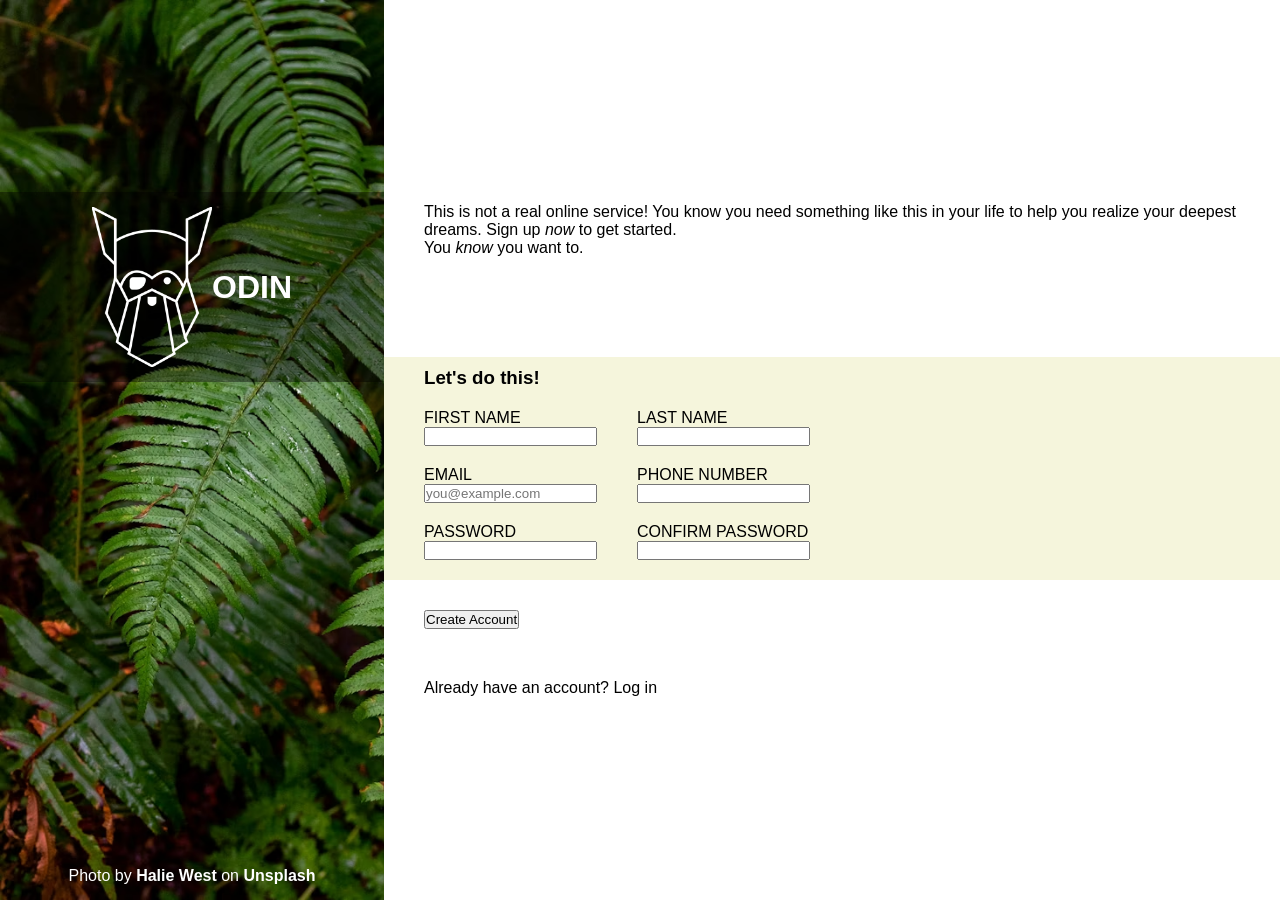
==== index.html @ b4b82238 "Edit image creator and font family" ====
<!DOCTYPE html>
<html lang="en">

<head>
  <meta charset="UTF-8">
  <meta name="viewport" content="width=device-width, initial-scale=1.0">
  <link rel="stylesheet" href="./style.css">
  <title>Sign-up Form</title>
</head>

<body>
  <div class="main-wrapper">

    <div class="left-wrapper">
      <div class="left-upper-wrapper">
        <div class="odin-wrapper">
          <img class="odin-lined" src="./images/odin-lined.png" alt="The Odin Project Logo">
          <h1 class="odin-text">ODIN</h1>
        </div>
      </div>
      <div class="left-bottom-wrapper">
        <div class="img-credit-creator">
          <p>Photo by <a href="https://unsplash.com/@haliewestphoto"><strong>Halie West</strong></a> on <a href="https://unsplash.com/"><strong>Unsplash</strong></a></p>
        </div>
      </div>
    </div>

    <div class="right-wrapper">
      <div class="form-intro">
        <p>This is not a real online service! You know you need something like this in your life to help you realize your deepest dreams. Sign up <em>now</em> to get started.</p>
        <p>You <em>know</em> you want to.</p>
      </div>

      <div class="form-wrapper">
        <h3>Let's do this!</h3>
        <form action="#" method="get">
          <div class="fields-wrapper">
            <div class="left-field">
              <div class="input-field">
                <label for="first_name">FIRST NAME</label>
                <input type="text" name="first_name" id="first_name">
              </div>
              <div class="input-field">
                <label for="user_email">EMAIL</label>
                <input type="email" name="email" id="user_email" placeholder="you@example.com">
              </div>
              <div class="input-field">
                <label for="user_password">PASSWORD</label>
                <input type="password" name="password" id="user_password">
              </div>
            </div>
            <div class="right-field">
              <div class="input-field">
                <label for="last_name">LAST NAME</label>
                <input type="text" name="last_name" id="last_name">
              </div>
              <div class="input-field">
                <label for="phone_number">PHONE NUMBER</label>
                <input type="text" name="phone_number" id="phone_number" inputmode="numeric">
              </div>
              <div class="input-field">
                <label for="user_password_confirm">CONFIRM PASSWORD</label>
                <input type="password" name="user_password_confirm" id="user_password_confirm">
              </div>  
            </div>
          </div>  
            <button type="submit">Create Account</button>
        </form>
      </div>
      <div>
        <p>Already have an account? <span>Log in</span></p>
      </div>
    </div>

  </div>
</body>
</html>
---- style.css ----
* {
    margin: 0;
    padding: 0;
    box-sizing: border-box;
}

.main-wrapper {
  display: flex;
  height: 100vh;
}

.left-wrapper {
  background-image: url(./images/sign-up-form-background.avif);
  background-size: cover;
  color: white;
  width: 33vw;
  display: flex;
  flex-direction: column;
  justify-content: space-between;
}

.odin-lined {
  width: 120px;
}

.odin-wrapper {
  margin-top: 50%;
  padding: 15px;
  width: 100%;
  display: flex;
  align-items: center;
  justify-content: center;
  background-color: rgba(0, 0, 0, 0.4); /* 50% transparent black */
}

.img-credit-creator {
  text-align: center;
  margin-bottom: 15px;
}

.right-wrapper {
  display: flex;
  flex-direction: column;
  justify-content: center;
  width: 77vw;
}

.form-intro {
  margin-left: 40px;
}

button {
  margin-top: 20px;
}

.fields-wrapper {
  display: flex;
  background-color: beige;
  margin-bottom: 10px;
  padding-bottom: 20px;
}

.form-wrapper > h3 {
  background-color: beige;
  margin-top: 100px;
  padding-left: 40px;
  padding-top: 10px;
}

.form-wrapper + div {
  margin-top: 50px;
  margin-left: 40px;
}

.input-field {
  display: flex;
  flex-direction: column;
  margin-top: 20px;

}

.right-field {
  margin-left: 40px;
}

form > div {
  padding-left: 40px;
}

form button {
  margin-left: 40px;
}

.img-credit-creator a {
  text-decoration: none;
  color: white;
}

body {
  font-family: sans-serif;
}
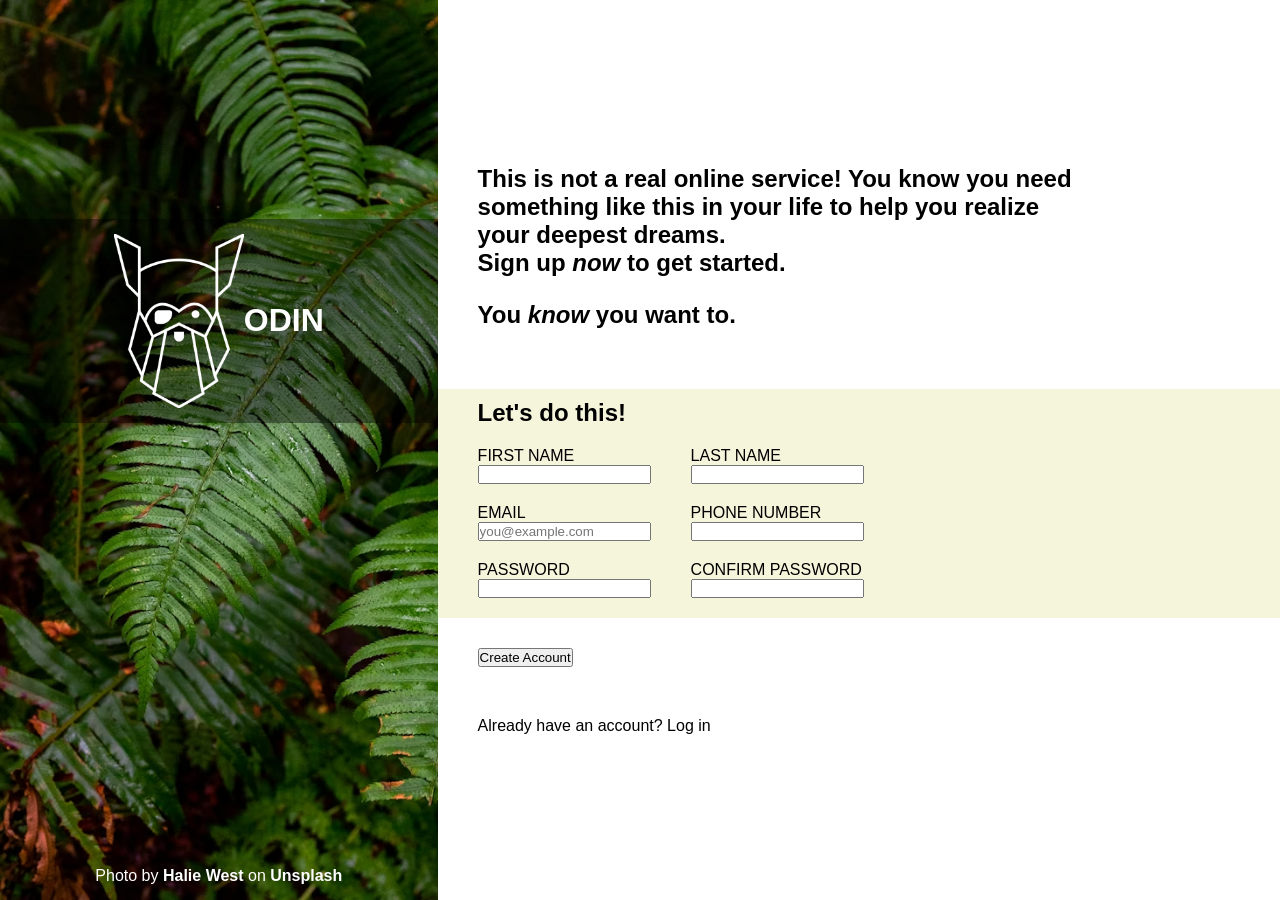
==== commit 6045101a: "Add style to the form intro" ====
--- a/index.html
+++ b/index.html
@@ -27,7 +27,8 @@
 
     <div class="right-wrapper">
       <div class="form-intro">
-        <p>This is not a real online service! You know you need something like this in your life to help you realize your deepest dreams. Sign up <em>now</em> to get started.</p>
+        <p>This is not a real online service! You know you need something like this in your life to help you realize your deepest dreams.</p>
+        <p>Sign up <em>now</em> to get started.</p>
         <p>You <em>know</em> you want to.</p>
       </div>
 
--- a/style.css
+++ b/style.css
@@ -13,14 +13,14 @@
   background-image: url(./images/sign-up-form-background.avif);
   background-size: cover;
   color: white;
-  width: 33vw;
+  width: 40vw;
   display: flex;
   flex-direction: column;
   justify-content: space-between;
 }
 
 .odin-lined {
-  width: 120px;
+  width: 130px;
 }
 
 .odin-wrapper {
@@ -47,6 +47,13 @@
 
 .form-intro {
   margin-left: 40px;
+  margin-right: 200px;
+  font-size: 24px;
+  font-weight: bold;
+}
+
+.form-intro :last-child {
+  margin-top: 24px;
 }
 
 button {
@@ -62,9 +69,11 @@
 
 .form-wrapper > h3 {
   background-color: beige;
-  margin-top: 100px;
+  margin-top: 60px;
   padding-left: 40px;
   padding-top: 10px;
+  font-size: 24px;
+  font-weight: bold;
 }
 
 .form-wrapper + div {
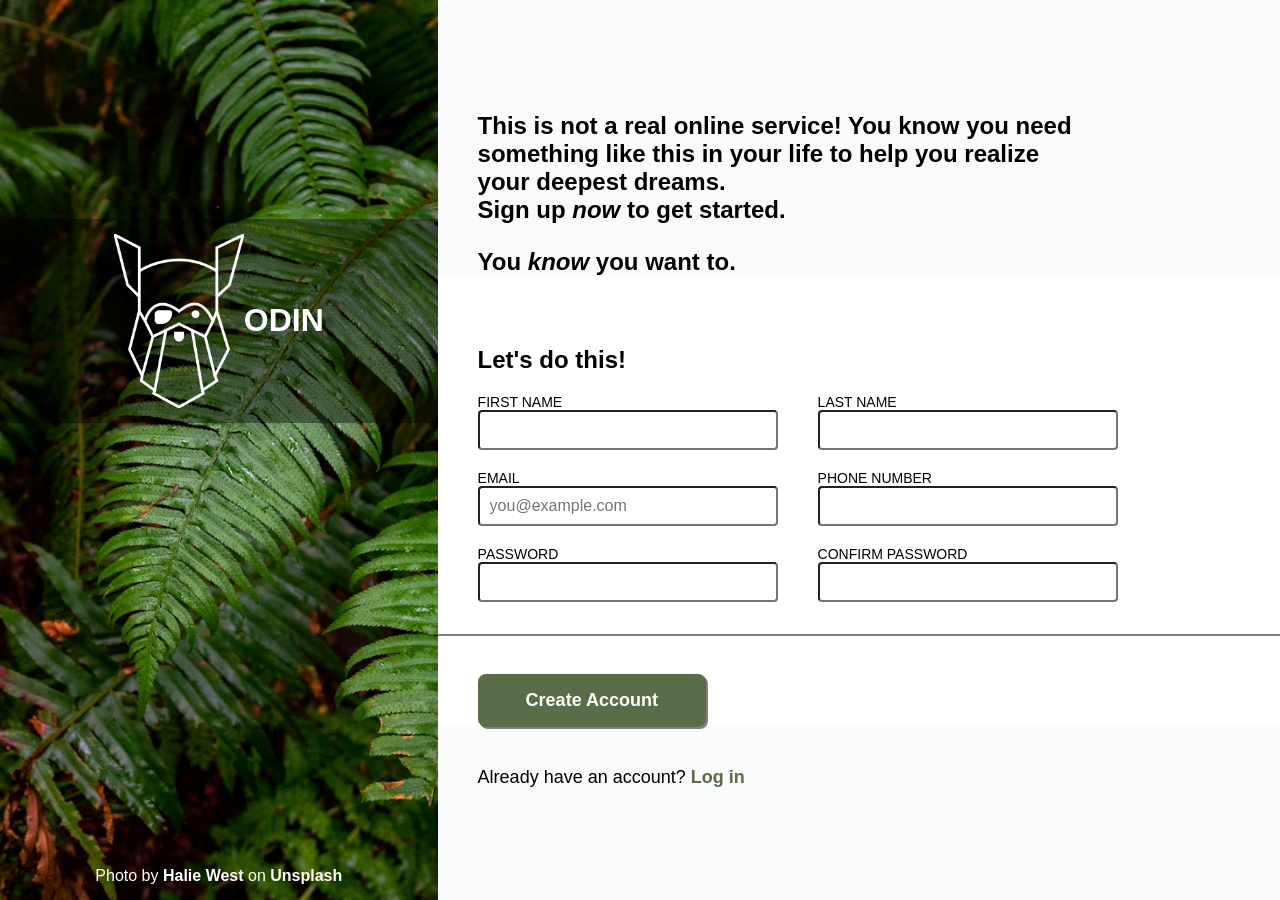
==== commit c0e241e5: "Style form elements" ====
--- a/index.html
+++ b/index.html
@@ -68,8 +68,8 @@
             <button type="submit">Create Account</button>
         </form>
       </div>
-      <div>
-        <p>Already have an account? <span>Log in</span></p>
+      <div class="account-login">
+        <p>Already have an account? <span><a href="#">Log in</a></span></p>
       </div>
     </div>
 
--- a/style.css
+++ b/style.css
@@ -42,6 +42,7 @@
   display: flex;
   flex-direction: column;
   justify-content: center;
+  background-color: #F9FAFB;
   width: 77vw;
 }
 
@@ -57,18 +58,29 @@
 }
 
 button {
-  margin-top: 20px;
+  margin-top: 40px;
+  font-size: 18px;
+  font-weight: bold;
+  padding: 16px 48px;
+  background-color: #596D48;
+  color: white;
+  border: none;
+  border-radius: 8px;
+  box-shadow: 2px 2px gray;
+  outline: none;
 }
 
 .fields-wrapper {
   display: flex;
-  background-color: beige;
-  margin-bottom: 10px;
-  padding-bottom: 20px;
+  padding-bottom: 32px;
+  box-shadow: 0px 2px gray;
+}
+
+.form-wrapper {
+  background-color: white;
 }
 
 .form-wrapper > h3 {
-  background-color: beige;
   margin-top: 60px;
   padding-left: 40px;
   padding-top: 10px;
@@ -77,7 +89,7 @@
 }
 
 .form-wrapper + div {
-  margin-top: 50px;
+  margin-top: 40px;
   margin-left: 40px;
 }
 
@@ -107,4 +119,26 @@
 
 body {
   font-family: sans-serif;
+}
+
+.account-login {
+  font-size: 18px;
+}
+
+a {
+  color: #596D48;
+  font-weight: bold;
+  text-decoration: none;
+}
+
+label {
+  font-size: 14px;
+}
+
+input {
+  font-size: 16px;
+  border-radius: 4px;
+  height: 40px;
+  width: 300px;
+  padding: 10px;
 }
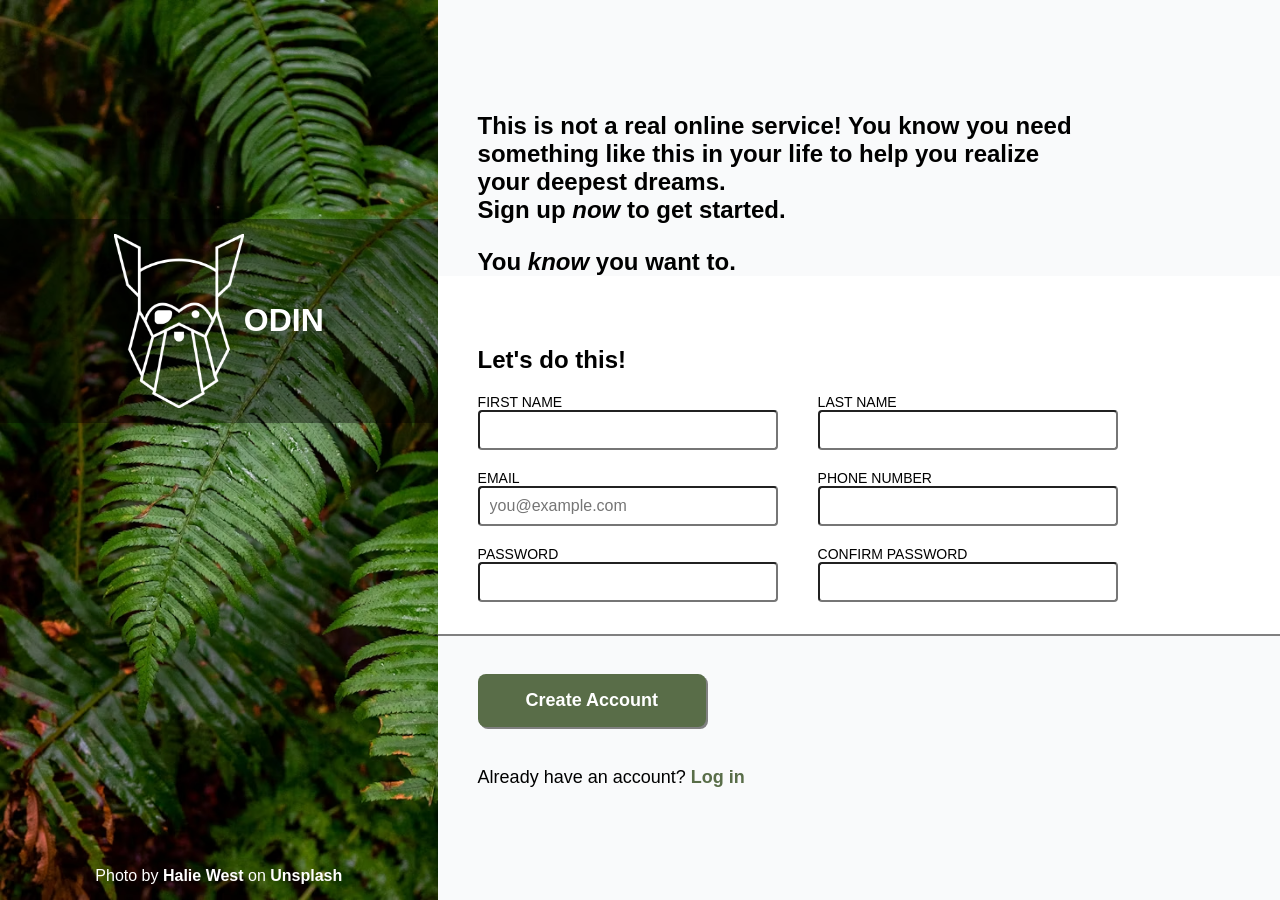
==== commit 81bd15e2: "fix fiels-wrapper box-shadow" ====
--- a/index.html
+++ b/index.html
@@ -20,7 +20,7 @@
       </div>
       <div class="left-bottom-wrapper">
         <div class="img-credit-creator">
-          <p>Photo by <a href="https://unsplash.com/@haliewestphoto"><strong>Halie West</strong></a> on <a href="https://unsplash.com/"><strong>Unsplash</strong></a></p>
+          <p>Photo by <a href="https://unsplash.com/@haliewestphoto">Halie West</a> on <a href="https://unsplash.com/">Unsplash</a></p>
         </div>
       </div>
     </div>
@@ -64,8 +64,10 @@
                 <input type="password" name="user_password_confirm" id="user_password_confirm">
               </div>  
             </div>
-          </div>  
-            <button type="submit">Create Account</button>
+          </div>
+            <div class="btn-div">
+              <button type="submit">Create Account</button>
+            </div>
         </form>
       </div>
       <div class="account-login">
--- a/style.css
+++ b/style.css
@@ -70,10 +70,15 @@
   outline: none;
 }
 
+.btn-div {
+  background-color: #F9FAFB;
+  box-shadow: inset 0px 2px gray;
+}
+
 .fields-wrapper {
   display: flex;
   padding-bottom: 32px;
-  box-shadow: 0px 2px gray;
+  
 }
 
 .form-wrapper {
@@ -108,10 +113,6 @@
   padding-left: 40px;
 }
 
-form button {
-  margin-left: 40px;
-}
-
 .img-credit-creator a {
   text-decoration: none;
   color: white;
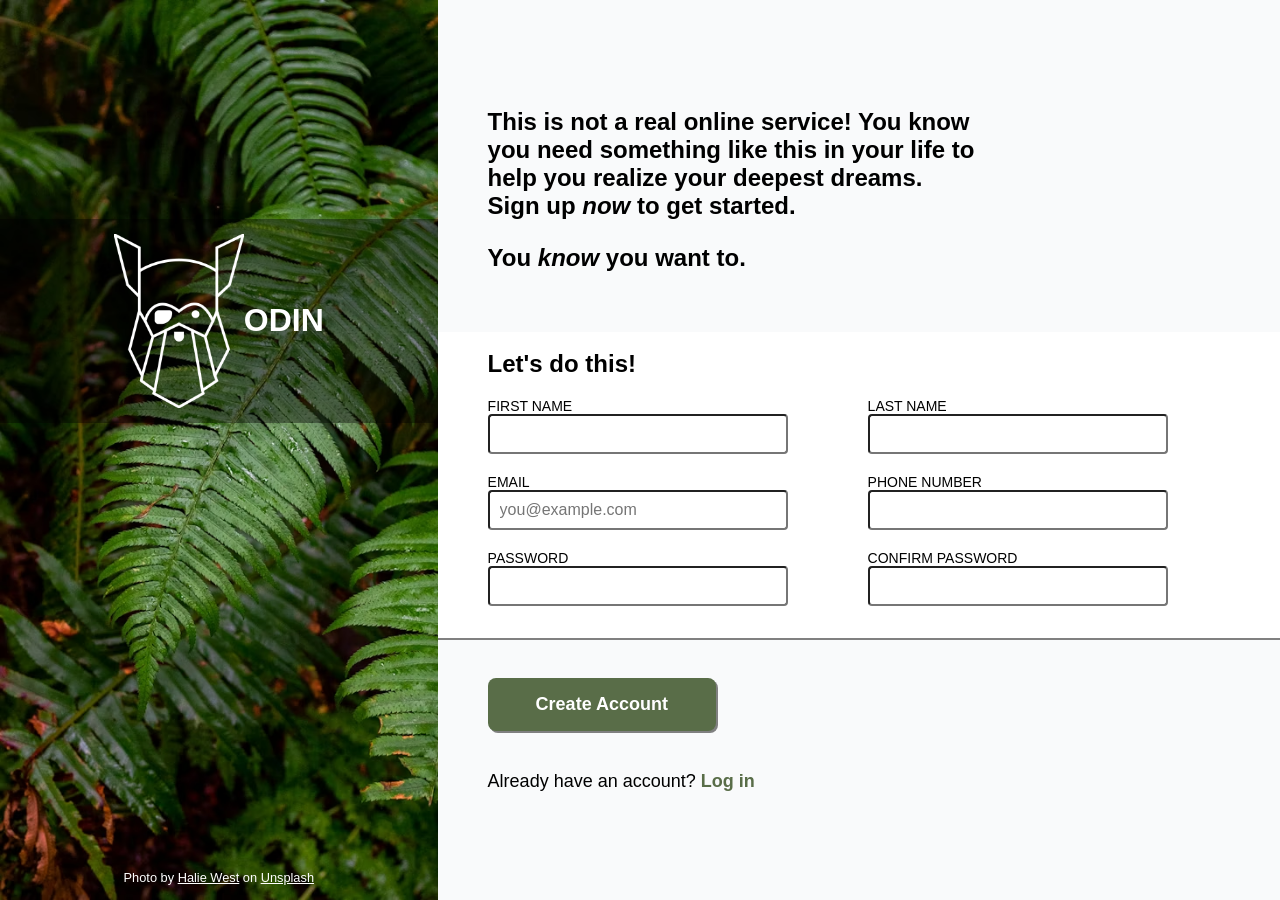
==== commit 1f2dd74a: "Edit project's skeleton" ====
--- a/index.html
+++ b/index.html
@@ -14,7 +14,7 @@
     <div class="left-wrapper">
       <div class="left-upper-wrapper">
         <div class="odin-wrapper">
-          <img class="odin-lined" src="./images/odin-lined.png" alt="The Odin Project Logo">
+          <img class="odin-lined" src="./assets/images/odin-lined.png" alt="The Odin Project Logo">
           <h1 class="odin-text">ODIN</h1>
         </div>
       </div>
--- a/style.css
+++ b/style.css
@@ -2,6 +2,10 @@
     margin: 0;
     padding: 0;
     box-sizing: border-box;
+}
+
+body {
+  font-family: system-ui, "Segoe UI", Roboto, Helvetica, Arial, sans-serif, "Apple Color Emoji", "Segoe UI Emoji", "Segoe UI Symbol";
 }
 
 .main-wrapper {
@@ -10,7 +14,7 @@
 }
 
 .left-wrapper {
-  background-image: url(./images/sign-up-form-background.avif);
+  background-image: url(./assets/images/sign-up-form-background.avif);
   background-size: cover;
   color: white;
   width: 40vw;
@@ -30,12 +34,7 @@
   display: flex;
   align-items: center;
   justify-content: center;
-  background-color: rgba(0, 0, 0, 0.4); /* 50% transparent black */
-}
-
-.img-credit-creator {
-  text-align: center;
-  margin-bottom: 15px;
+  background-color: rgba(0, 0, 0, 0.4); /* ~50% transparent black */
 }
 
 .right-wrapper {
@@ -47,8 +46,9 @@
 }
 
 .form-intro {
-  margin-left: 40px;
-  margin-right: 200px;
+  margin-left: 50px;
+  margin-right: 300px;
+  margin-bottom: 60px;
   font-size: 24px;
   font-weight: bold;
 }
@@ -86,8 +86,8 @@
 }
 
 .form-wrapper > h3 {
-  margin-top: 60px;
-  padding-left: 40px;
+  margin-top: 8px;
+  padding-left: 50px;
   padding-top: 10px;
   font-size: 24px;
   font-weight: bold;
@@ -95,7 +95,7 @@
 
 .form-wrapper + div {
   margin-top: 40px;
-  margin-left: 40px;
+  margin-left: 50px;
 }
 
 .input-field {
@@ -106,15 +106,21 @@
 }
 
 .right-field {
-  margin-left: 40px;
+  margin-left: 80px;
 }
 
 form > div {
-  padding-left: 40px;
+  padding-left: 50px;
+}
+
+.img-credit-creator {
+  text-align: center;
+  font-weight: lighter;
+  margin-bottom: 15px;
+  font-size: 0.8rem;
 }
 
 .img-credit-creator a {
-  text-decoration: none;
   color: white;
 }
 
@@ -126,7 +132,7 @@
   font-size: 18px;
 }
 
-a {
+.account-login a {
   color: #596D48;
   font-weight: bold;
   text-decoration: none;
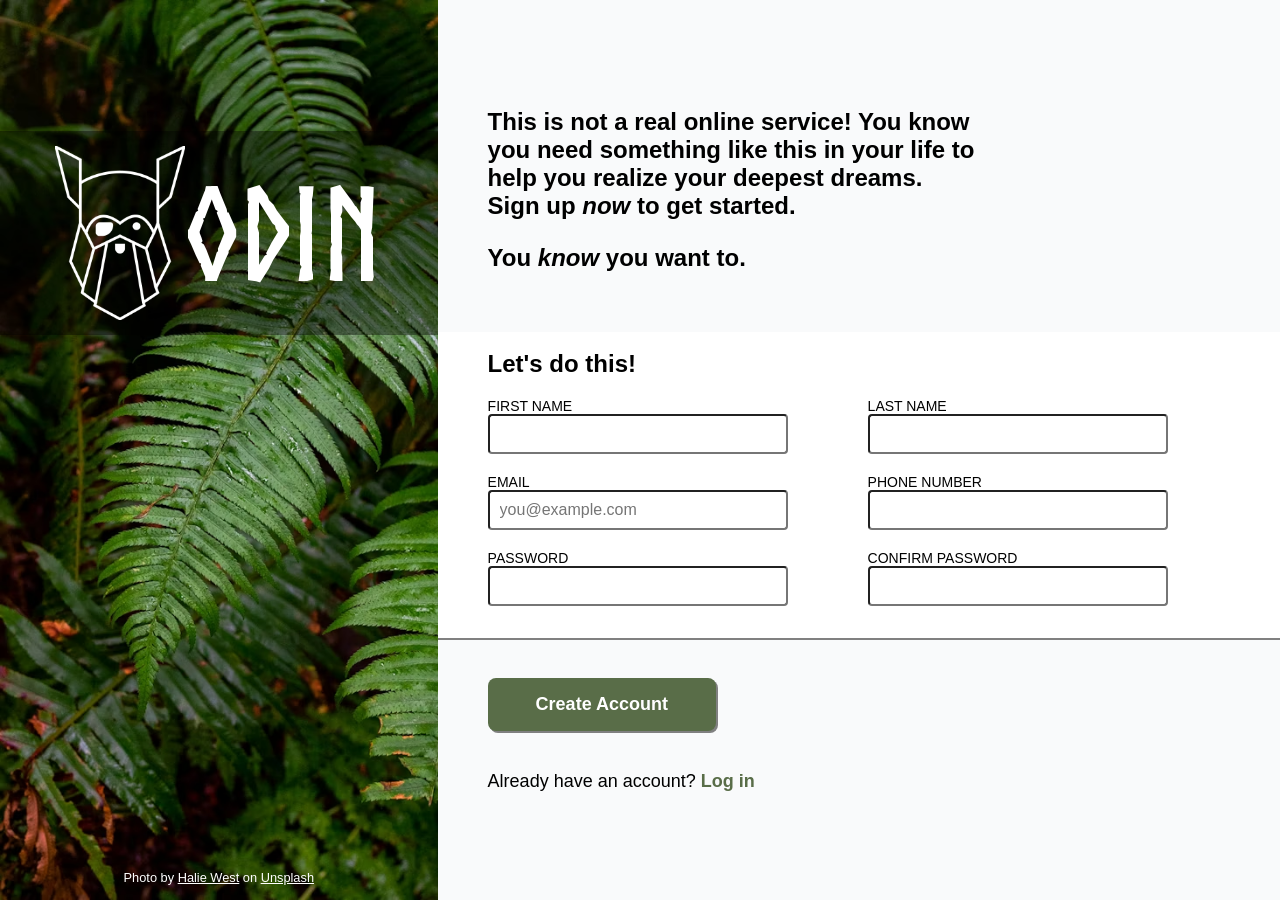
==== commit 35e40922: "Style ODIN text with proper font" ====
--- a/index.html
+++ b/index.html
@@ -4,6 +4,7 @@
 <head>
   <meta charset="UTF-8">
   <meta name="viewport" content="width=device-width, initial-scale=1.0">
+  <link rel="preload" href="./assets/fonts/norse/Norse-Bold.woff2" as="font" type="font/woff2" crossorigin>
   <link rel="stylesheet" href="./style.css">
   <title>Sign-up Form</title>
 </head>
--- a/style.css
+++ b/style.css
@@ -1,3 +1,11 @@
+@font-face {
+    font-family: 'Norse';
+    src: url('./assets/fonts/norse/Norse-Bold.woff2') format('woff2');
+    font-weight: bold;
+    font-style: normal;
+    font-display: swap;
+}
+
 * {
     margin: 0;
     padding: 0;
@@ -27,8 +35,15 @@
   width: 130px;
 }
 
+.odin-text {
+  font-family: 'Norse';
+  font-weight: bold;
+  font-style: normal;
+  font-size: 8rem;
+}
+
 .odin-wrapper {
-  margin-top: 50%;
+  margin-top: 30%;
   padding: 15px;
   width: 100%;
   display: flex;
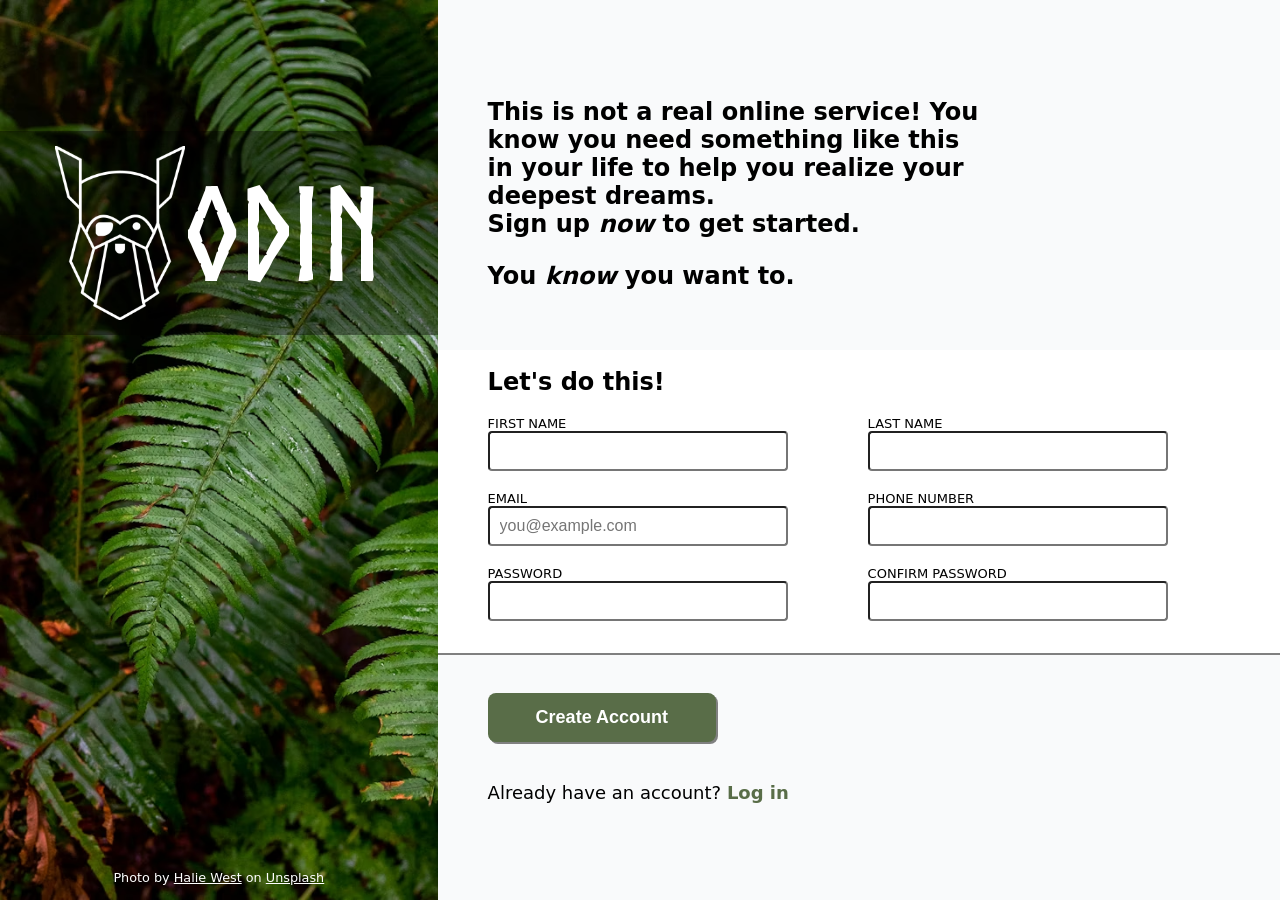
==== commit 1f4d7316: "Fix font-family stack" ====
--- a/index.html
+++ b/index.html
@@ -67,7 +67,7 @@
             </div>
           </div>
             <div class="btn-div">
-              <button type="submit">Create Account</button>
+              <button class="create-account" type="submit">Create Account</button>
             </div>
         </form>
       </div>
--- a/style.css
+++ b/style.css
@@ -72,19 +72,6 @@
   margin-top: 24px;
 }
 
-button {
-  margin-top: 40px;
-  font-size: 18px;
-  font-weight: bold;
-  padding: 16px 48px;
-  background-color: #596D48;
-  color: white;
-  border: none;
-  border-radius: 8px;
-  box-shadow: 2px 2px gray;
-  outline: none;
-}
-
 .btn-div {
   background-color: #F9FAFB;
   box-shadow: inset 0px 2px gray;
@@ -139,8 +126,17 @@
   color: white;
 }
 
-body {
-  font-family: sans-serif;
+button {
+  margin-top: 40px;
+  font-size: 18px;
+  font-weight: bold;
+  padding: 14px 48px;
+  background-color: #596D48;
+  color: white;
+  border: none;
+  border-radius: 8px;
+  box-shadow: 2px 2px gray;
+  outline: none;
 }
 
 .account-login {
@@ -154,7 +150,8 @@
 }
 
 label {
-  font-size: 14px;
+  font-size: 13px;
+  font-weight: 500;
 }
 
 input {
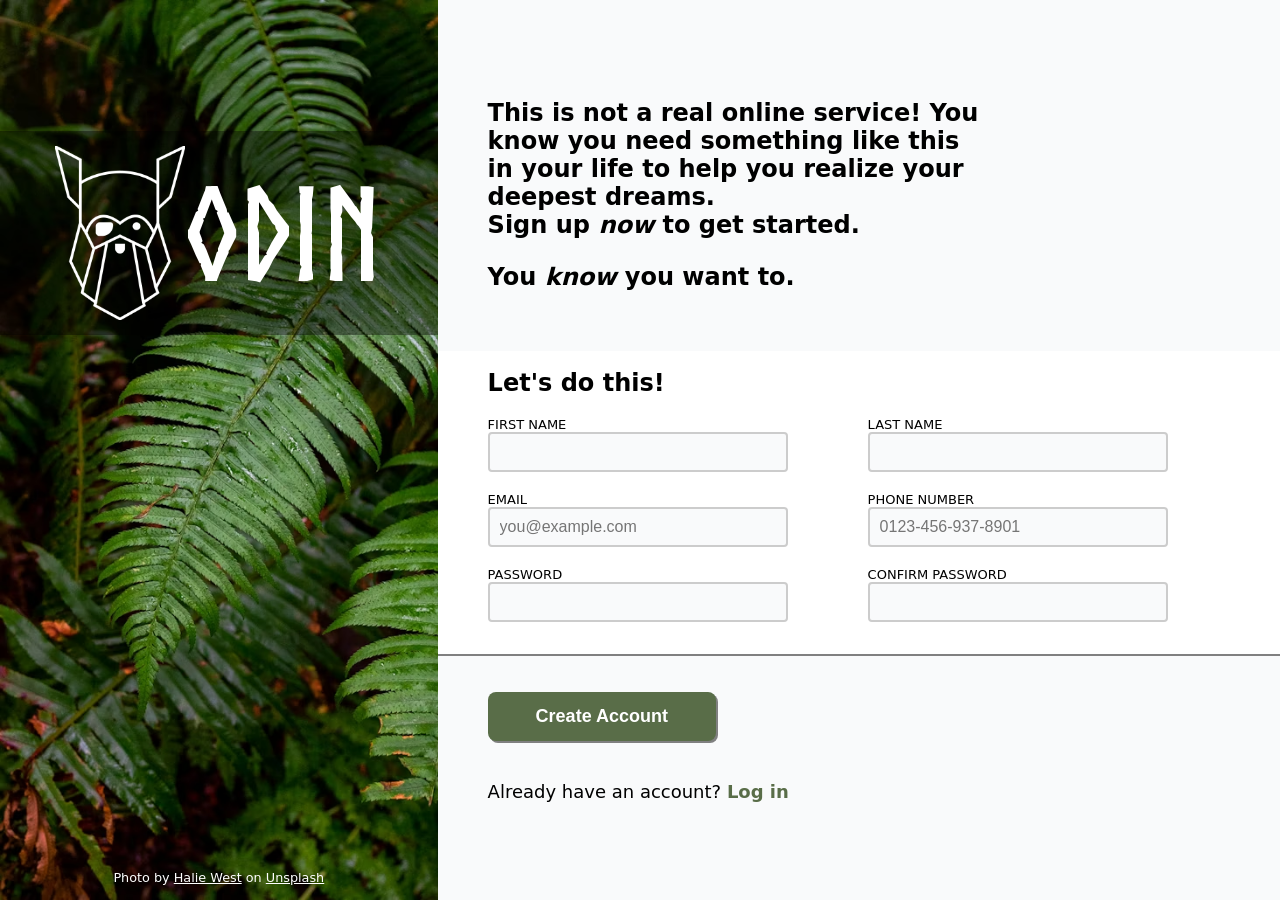
==== commit d7c2f76b: "Add client-side form validation" ====
--- a/index.html
+++ b/index.html
@@ -40,29 +40,29 @@
             <div class="left-field">
               <div class="input-field">
                 <label for="first_name">FIRST NAME</label>
-                <input type="text" name="first_name" id="first_name">
+                <input type="text" name="first_name" id="first_name" minlength="2" required>
               </div>
               <div class="input-field">
-                <label for="user_email">EMAIL</label>
-                <input type="email" name="email" id="user_email" placeholder="you@example.com">
+                <label for="email">EMAIL</label>
+                <input type="email" name="email" id="email" placeholder="you@example.com" minlength="3" maxlength="64" required>
               </div>
               <div class="input-field">
-                <label for="user_password">PASSWORD</label>
-                <input type="password" name="password" id="user_password">
+                <label for="password">PASSWORD</label>
+                <input type="password" name="password" id="password" minlength="8" maxlength="32" required>
               </div>
             </div>
             <div class="right-field">
               <div class="input-field">
                 <label for="last_name">LAST NAME</label>
-                <input type="text" name="last_name" id="last_name">
+                <input type="text" name="last_name" id="last_name" minlength="2" maxlength="32" required>
               </div>
               <div class="input-field">
-                <label for="phone_number">PHONE NUMBER</label>
-                <input type="text" name="phone_number" id="phone_number" inputmode="numeric">
+                <label for="phone">PHONE NUMBER</label>
+                <input type="tel" name="phone" id="phone" pattern="[0-9]{4}-[0-9]{3}-[0-9]{3}-[0-9]{4}" placeholder="0123-456-937-8901" required>
               </div>
               <div class="input-field">
-                <label for="user_password_confirm">CONFIRM PASSWORD</label>
-                <input type="password" name="user_password_confirm" id="user_password_confirm">
+                <label for="password_confirm">CONFIRM PASSWORD</label>
+                <input type="password" name="password_confirm" id="password_confirm" required>
               </div>  
             </div>
           </div>
--- a/style.css
+++ b/style.css
@@ -126,8 +126,33 @@
   color: white;
 }
 
+label {
+  font-size: 13px;
+  font-weight: 500;
+}
+
+input {
+  font-size: 16px;
+  border-radius: 4px;
+  height: 40px;
+  width: 300px;
+  padding: 10px;
+  background-color: #F9FAFB;
+  border: 2px solid #ccc;
+  transition: border-color 0.2s;
+}
+
+input:user-invalid {
+  border-color: red;
+}
+
+input:user-valid {
+  border-color: blue;
+}
+
+
 button {
-  margin-top: 40px;
+  margin-top: 38px;
   font-size: 18px;
   font-weight: bold;
   padding: 14px 48px;
@@ -143,21 +168,12 @@
   font-size: 18px;
 }
 
+.account-login p {
+  font-weight: 500;
+}
+
 .account-login a {
   color: #596D48;
   font-weight: bold;
   text-decoration: none;
-}
-
-label {
-  font-size: 13px;
-  font-weight: 500;
-}
-
-input {
-  font-size: 16px;
-  border-radius: 4px;
-  height: 40px;
-  width: 300px;
-  padding: 10px;
 }
